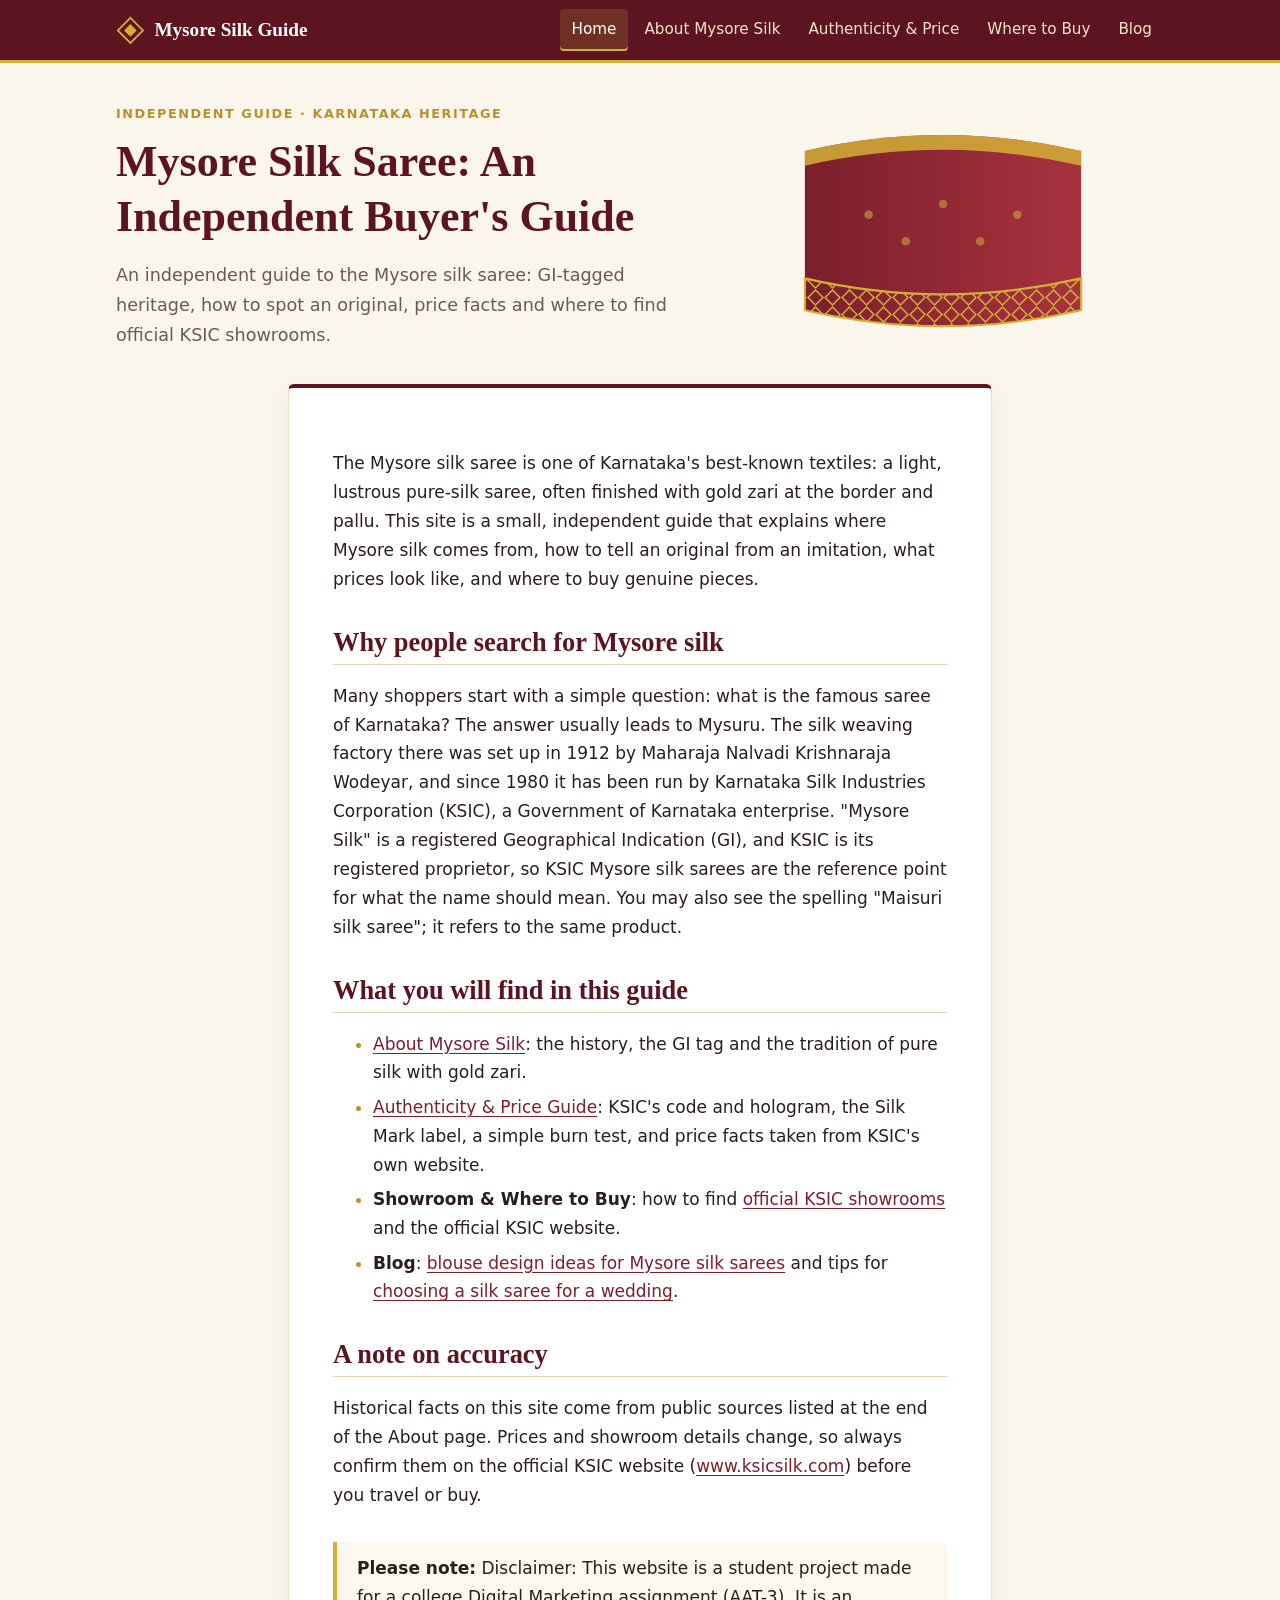
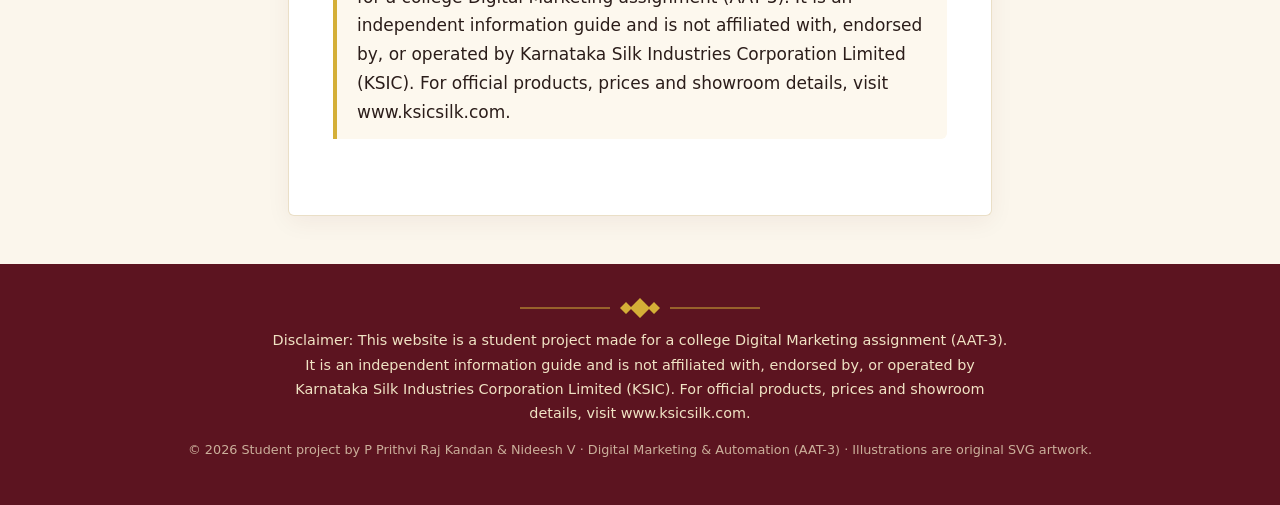
==== index.html @ 3abbda77 "AAT-3: static Mysore Silk Guide site" ====
<!DOCTYPE html>
<html lang="en-IN">
<head>
<meta charset="utf-8">
<meta name="viewport" content="width=device-width, initial-scale=1">
<title>Mysore Silk Saree Guide: History, Price &amp; Where to Buy</title>
<meta name="description" content="An independent guide to the Mysore silk saree: GI-tagged heritage, how to spot an original, price facts and where to find official KSIC showrooms.">
<meta name="robots" content="index, follow">
<link rel="canonical" href="BASE_URL_PLACEHOLDER/">
<meta property="og:type" content="website">
<meta property="og:site_name" content="Mysore Silk Guide">
<meta property="og:title" content="Mysore Silk Saree Guide: History, Price &amp; Where to Buy">
<meta property="og:description" content="An independent guide to the Mysore silk saree: GI-tagged heritage, how to spot an original, price facts and where to find official KSIC showrooms.">
<meta property="og:url" content="BASE_URL_PLACEHOLDER/">
<meta property="og:image" content="BASE_URL_PLACEHOLDER/assets/og-image.png">
<meta property="og:locale" content="en_IN">
<meta name="twitter:card" content="summary_large_image">
<meta name="theme-color" content="#5c1420">
<link rel="icon" href="assets/favicon.svg" type="image/svg+xml">
<link rel="stylesheet" href="assets/style.css">
</head>
<body>
<a class="skip" href="#main">Skip to content</a>
<header class="site-header">
<div class="wrap bar">
<a class="brand" href="./"><svg viewBox="0 0 32 32" aria-hidden="true"><path d="M16 2l14 14-14 14L2 16z" fill="none" stroke="#d4af37" stroke-width="2"/><path d="M16 9l7 7-7 7-7-7z" fill="#d4af37"/></svg><span>Mysore Silk Guide</span></a>
<input type="checkbox" id="navt" class="navt" aria-hidden="true"><label for="navt" class="navbtn" aria-label="Toggle menu"><span></span></label>
<nav aria-label="Main"><ul><li><a href="./" aria-current="page">Home</a></li><li><a href="about-mysore-silk/">About Mysore Silk</a></li><li><a href="authenticity-price-guide/">Authenticity &amp; Price</a></li><li><a href="where-to-buy/">Where to Buy</a></li><li><a href="blog/">Blog</a></li></ul></nav>
</div>
</header>
<main id="main" class="wrap">
<div class="hero"><div class="hero-text"><p class="eyebrow">Independent guide &middot; Karnataka heritage</p><h1>Mysore Silk Saree: An Independent Buyer&#x27;s Guide</h1><p class="lede">An independent guide to the Mysore silk saree: GI-tagged heritage, how to spot an original, price facts and where to find official KSIC showrooms.</p></div><svg class="hero-art" viewBox="0 0 320 220" role="img" aria-label="Illustration of a Mysore silk saree with gold zari border">
<defs><linearGradient id="g" x1="0" x2="1"><stop offset="0" stop-color="#7a1f2b"/><stop offset="1" stop-color="#a8323f"/></linearGradient>
<pattern id="z" width="16" height="16" patternUnits="userSpaceOnUse"><path d="M8 1l7 7-7 7-7-7z" fill="none" stroke="#d4af37" stroke-width="1.4"/></pattern></defs>
<path d="M30 30q130-30 260 0v150q-130 30-260 0z" fill="url(#g)"/>
<path d="M30 150q130 30 260 0v30q-130 30-260 0z" fill="url(#z)" stroke="#d4af37" stroke-width="2"/>
<path d="M30 30q130-30 260 0v14q-130-30-260 0z" fill="#d4af37" opacity=".85"/>
<g fill="#d4af37" opacity=".55"><circle cx="90" cy="90" r="4"/><circle cx="160" cy="80" r="4"/><circle cx="230" cy="90" r="4"/><circle cx="125" cy="115" r="4"/><circle cx="195" cy="115" r="4"/></g></svg></div>
<article class="content">
<p>The Mysore silk saree is one of Karnataka's best-known textiles: a light, lustrous pure-silk saree, often finished with gold zari at the border and pallu. This site is a small, independent guide that explains where Mysore silk comes from, how to tell an original from an imitation, what prices look like, and where to buy genuine pieces.</p>
<h2 id="why-people-search-for-mysore-silk">Why people search for Mysore silk</h2>
<p>Many shoppers start with a simple question: what is the famous saree of Karnataka? The answer usually leads to Mysuru. The silk weaving factory there was set up in 1912 by Maharaja Nalvadi Krishnaraja Wodeyar, and since 1980 it has been run by Karnataka Silk Industries Corporation (KSIC), a Government of Karnataka enterprise. "Mysore Silk" is a registered Geographical Indication (GI), and KSIC is its registered proprietor, so KSIC Mysore silk sarees are the reference point for what the name should mean. You may also see the spelling "Maisuri silk saree"; it refers to the same product.</p>
<h2 id="what-you-will-find-in-this-guide">What you will find in this guide</h2>
<ul>
<li><a href="about-mysore-silk/">About Mysore Silk</a>: the history, the GI tag and the tradition of pure silk with gold zari.</li>
<li><a href="authenticity-price-guide/">Authenticity &amp; Price Guide</a>: KSIC's code and hologram, the Silk Mark label, a simple burn test, and price facts taken from KSIC's own website.</li>
<li><strong>Showroom &amp; Where to Buy</strong>: how to find <a href="where-to-buy/">official KSIC showrooms</a> and the official KSIC website.</li>
<li><strong>Blog</strong>: <a href="blog/blouse-designs-mysore-silk-saree/">blouse design ideas for Mysore silk sarees</a> and tips for <a href="blog/silk-saree-for-wedding/">choosing a silk saree for a wedding</a>.</li>
</ul>
<h2 id="a-note-on-accuracy">A note on accuracy</h2>
<p>Historical facts on this site come from public sources listed at the end of the About page. Prices and showroom details change, so always confirm them on the official KSIC website (<a href="https://www.ksicsilk.com" target="_blank" rel="noopener">www.ksicsilk.com</a>) before you travel or buy.</p><div class="callout"><strong>Please note:</strong> Disclaimer: This website is a student project made for a college Digital Marketing assignment (AAT-3). It is an independent information guide and is not affiliated with, endorsed by, or operated by Karnataka Silk Industries Corporation Limited (KSIC). For official products, prices and showroom details, visit www.ksicsilk.com.</div>
</article>
</main>
<footer class="site-footer">
<div class="wrap">
<svg class="motif" viewBox="0 0 240 24" aria-hidden="true" focusable="false"><path d="M0 12h90M150 12h90" stroke="currentColor" stroke-width="1"/><path d="M120 2l10 10-10 10-10-10zM100 12l6-6 6 6-6 6zM128 12l6-6 6 6-6 6z" fill="currentColor"/></svg>
<p class="disclaimer">Disclaimer: This website is a student project made for a college Digital Marketing assignment (AAT-3). It is an independent information guide and is not affiliated with, endorsed by, or operated by Karnataka Silk Industries Corporation Limited (KSIC). For official products, prices and showroom details, visit www.ksicsilk.com.</p>
<p class="small">&copy; 2026 Student project by P Prithvi Raj Kandan &amp; Nideesh V &middot; Digital Marketing &amp; Automation (AAT-3) &middot; Illustrations are original SVG artwork.</p>
</div>
</footer>
</body>
</html>
---- assets/style.css ----
:root{--maroon:#5c1420;--maroon2:#7a1f2b;--gold:#b8912a;--gold2:#d4af37;--cream:#fbf6ec;--ink:#2b1d1a;--muted:#6b5a52;--serif:Georgia,"Times New Roman",Cambria,serif;--sans:system-ui,-apple-system,"Segoe UI",Roboto,Arial,sans-serif}
*{box-sizing:border-box}html{-webkit-text-size-adjust:100%}
body{margin:0;background:var(--cream);color:var(--ink);font:1.0625rem/1.7 var(--sans)}
.wrap{max-width:68rem;margin:0 auto;padding:0 1.25rem}
a{color:var(--maroon2);text-underline-offset:3px}a:hover{color:var(--gold)}
h1,h2,h3{font-family:var(--serif);color:var(--maroon);line-height:1.25;font-weight:600}
h1{font-size:clamp(1.8rem,4.5vw,2.75rem);margin:.2em 0}
h2{font-size:clamp(1.3rem,3vw,1.65rem);margin:2rem 0 .6rem;padding-bottom:.3rem;border-bottom:1px solid #e6d6b3}
.skip{position:absolute;left:-999px}.skip:focus{left:1rem;top:1rem;background:#fff;padding:.5rem;z-index:9}
.site-header{background:var(--maroon);border-bottom:3px solid var(--gold2);position:sticky;top:0;z-index:5}
.bar{display:flex;align-items:center;justify-content:space-between;min-height:3.75rem}
.brand{display:flex;gap:.6rem;align-items:center;color:#fff;text-decoration:none;font:600 1.2rem var(--serif)}
.brand svg{width:1.8rem;height:1.8rem}
nav ul{list-style:none;margin:0;padding:0;display:flex;gap:.25rem}
nav a{display:block;color:#f3e6c8;text-decoration:none;padding:.5rem .75rem;border-radius:4px;font-size:.95rem}
nav a:hover,nav a[aria-current]{color:#fff;background:rgba(212,175,55,.18);box-shadow:inset 0 -2px 0 var(--gold2)}
.navt,.navbtn{display:none}
@media(max-width:820px){
 .navbtn{display:block;width:2.5rem;height:2.5rem;cursor:pointer;position:relative}
 .navbtn span,.navbtn span:before,.navbtn span:after{position:absolute;left:.5rem;width:1.5rem;height:2px;background:var(--gold2);content:""}
 .navbtn span{top:1.2rem}.navbtn span:before{top:-7px;left:0}.navbtn span:after{top:7px;left:0}
 .site-header nav{display:none;position:absolute;top:100%;left:0;right:0;background:var(--maroon);border-bottom:3px solid var(--gold2)}
 .navt:checked~nav{display:block}
 nav ul{flex-direction:column;padding:.5rem 1rem}
}
.hero{display:grid;grid-template-columns:1.3fr 1fr;gap:2rem;align-items:center;padding:2.5rem 0 1rem}
.hero-art{width:100%;height:auto;max-width:340px;justify-self:center}
.eyebrow{text-transform:uppercase;letter-spacing:.12em;font-size:.8rem;color:var(--gold);font-weight:600;margin:0}
.lede{color:var(--muted);font-size:1.1rem}
@media(max-width:720px){.hero{grid-template-columns:1fr}.hero-art{max-width:240px}}
.page-head{padding:2rem 0 .5rem;text-align:center}
.motif{display:block;width:240px;max-width:70%;height:24px;margin:.5rem auto;color:var(--gold2)}
.crumbs ol{list-style:none;padding:0;margin:0;display:flex;justify-content:center;gap:.4rem;font-size:.85rem;color:var(--muted)}
.crumbs li+li:before{content:"›";margin-right:.4rem}
.content{max-width:44rem;margin:0 auto 3rem;background:#fff;padding:clamp(1.25rem,4vw,2.75rem);border:1px solid #eadfc7;border-top:4px solid var(--maroon);border-radius:6px;box-shadow:0 6px 24px rgba(92,20,32,.06)}
.content li{margin:.35rem 0}.content li::marker{color:var(--gold)}
sup a{text-decoration:none;font-size:.75em}
.related,.callout,.note{background:#fdf8ee;border-left:4px solid var(--gold2);padding:.75rem 1.25rem;margin:2rem 0;border-radius:0 6px 6px 0}
.related h2{border:0;margin-top:.5rem;font-size:1.15rem}
.note{font-size:.9rem;color:var(--muted)}
.sources{font-size:.85rem;color:var(--muted)}.sources a{word-break:break-all}
.btn{display:inline-block;background:var(--maroon);color:#fff;padding:.65rem 1.3rem;border-radius:4px;text-decoration:none}.btn:hover{background:var(--maroon2);color:#fff}
.site-footer{background:var(--maroon);color:#f0e3c4;padding:1.5rem 0 2rem;font-size:.9rem}
.site-footer .disclaimer{max-width:46rem;margin:.5rem auto;text-align:center}
.site-footer .small{text-align:center;opacity:.75;font-size:.8rem}
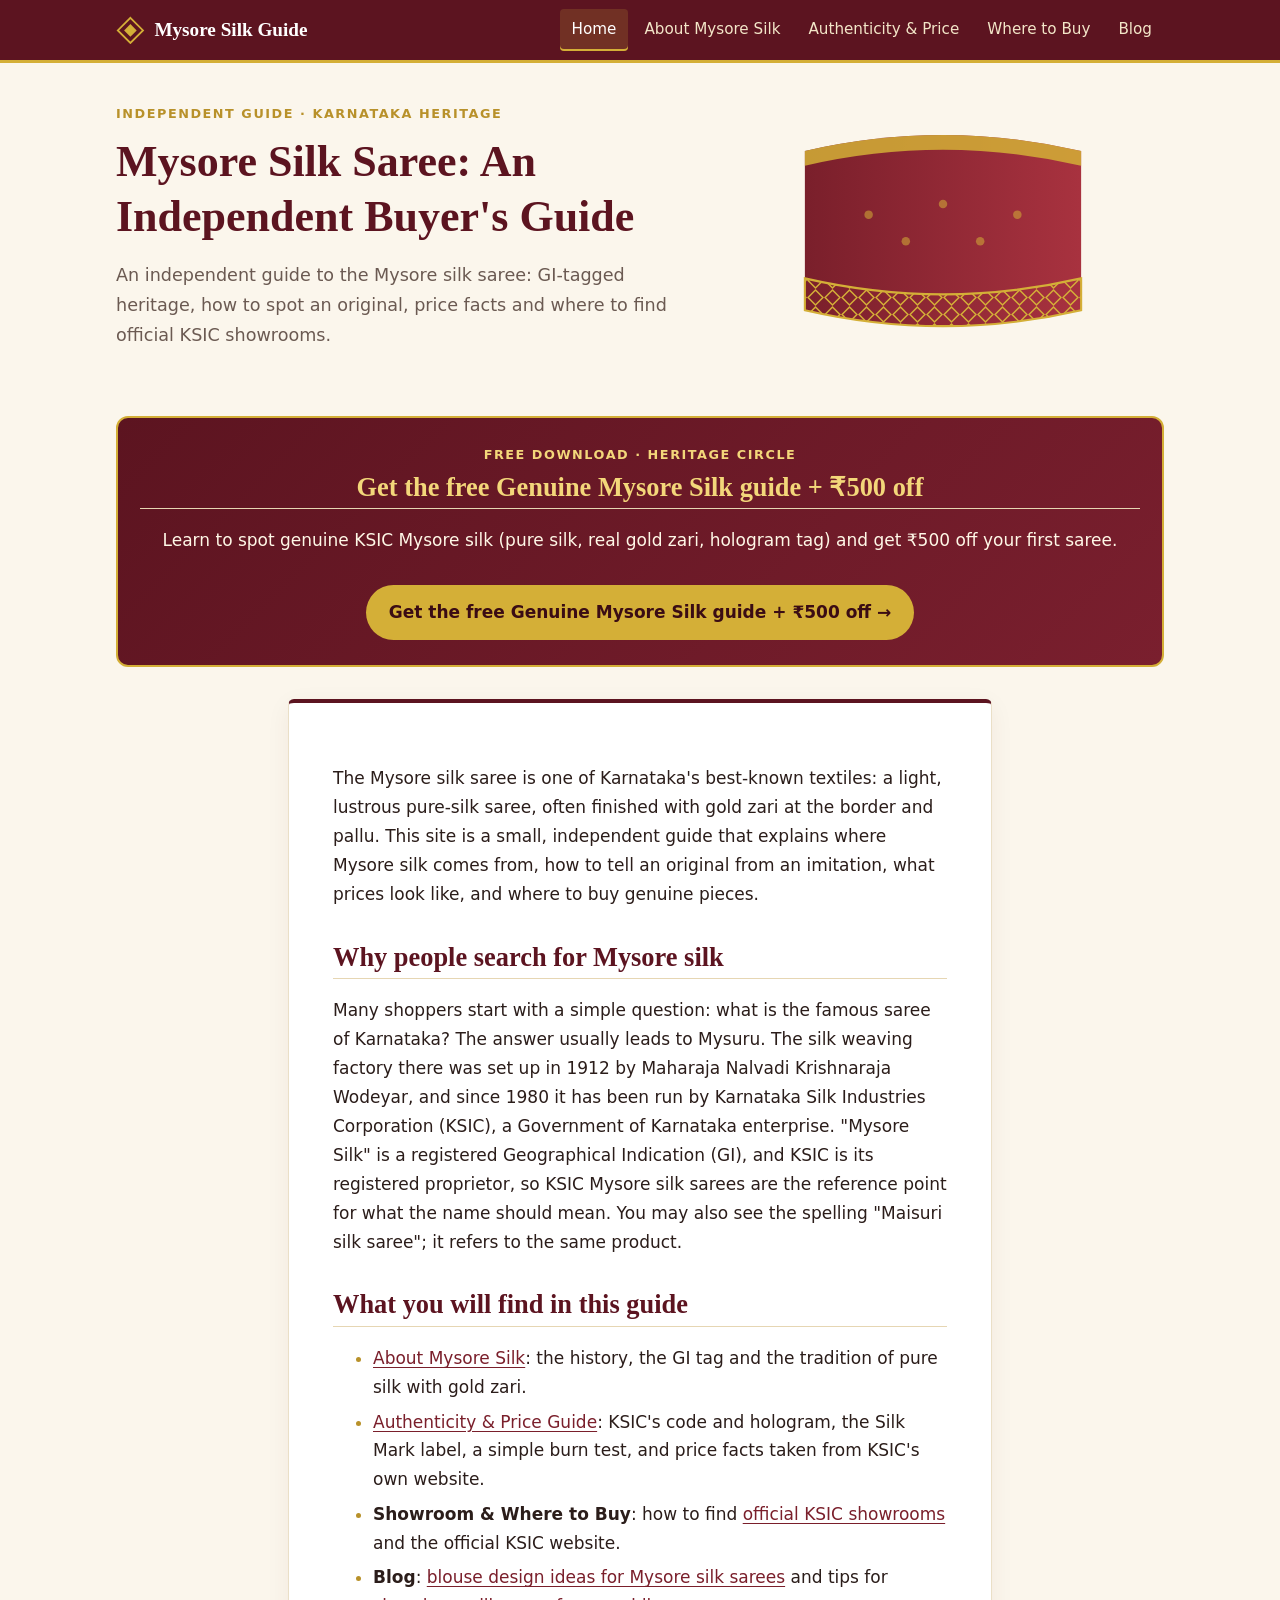
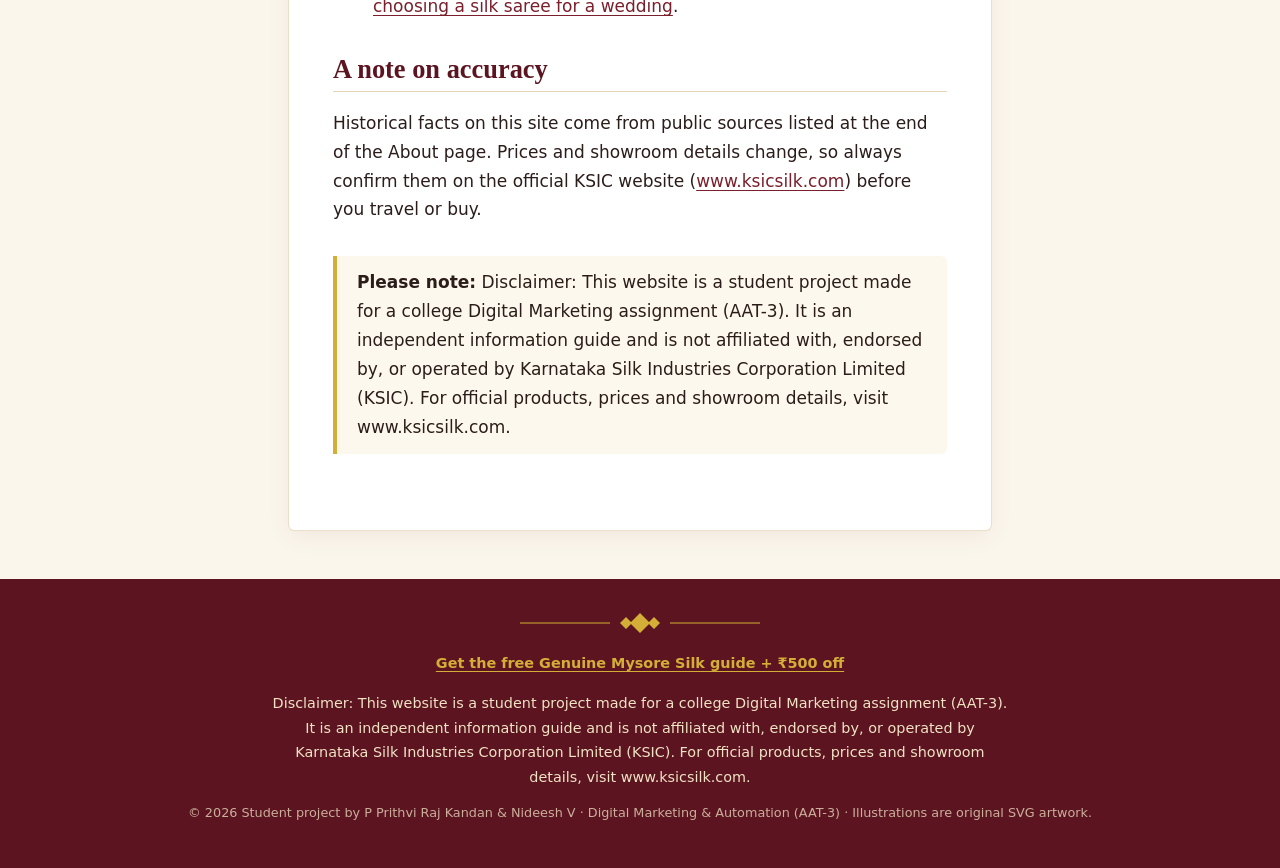
==== commit 1cbe053d: "Add Brevo lead-magnet CTA (home block + footer link)" ====
--- a/index.html
+++ b/index.html
@@ -6,18 +6,35 @@
 <title>Mysore Silk Saree Guide: History, Price &amp; Where to Buy</title>
 <meta name="description" content="An independent guide to the Mysore silk saree: GI-tagged heritage, how to spot an original, price facts and where to find official KSIC showrooms.">
 <meta name="robots" content="index, follow">
-<link rel="canonical" href="BASE_URL_PLACEHOLDER/">
+<link rel="canonical" href="https://digital-marketing-bot.github.io/mysore-silk-guide/">
 <meta property="og:type" content="website">
 <meta property="og:site_name" content="Mysore Silk Guide">
 <meta property="og:title" content="Mysore Silk Saree Guide: History, Price &amp; Where to Buy">
 <meta property="og:description" content="An independent guide to the Mysore silk saree: GI-tagged heritage, how to spot an original, price facts and where to find official KSIC showrooms.">
-<meta property="og:url" content="BASE_URL_PLACEHOLDER/">
-<meta property="og:image" content="BASE_URL_PLACEHOLDER/assets/og-image.png">
+<meta property="og:url" content="https://digital-marketing-bot.github.io/mysore-silk-guide/">
+<meta property="og:image" content="https://digital-marketing-bot.github.io/mysore-silk-guide/assets/og-image.png">
 <meta property="og:locale" content="en_IN">
 <meta name="twitter:card" content="summary_large_image">
 <meta name="theme-color" content="#5c1420">
 <link rel="icon" href="assets/favicon.svg" type="image/svg+xml">
 <link rel="stylesheet" href="assets/style.css">
+<!-- Meta Pixel Code -->
+<script>
+!function(f,b,e,v,n,t,s)
+{if(f.fbq)return;n=f.fbq=function(){n.callMethod?
+n.callMethod.apply(n,arguments):n.queue.push(arguments)};
+if(!f._fbq)f._fbq=n;n.push=n;n.loaded=!0;n.version='2.0';
+n.queue=[];t=b.createElement(e);t.async=!0;
+t.src=v;s=b.getElementsByTagName(e)[0];
+s.parentNode.insertBefore(t,s)}(window, document,'script',
+'https://connect.facebook.net/en_US/fbevents.js');
+fbq('init', '1072460592328539');
+fbq('track', 'PageView');
+</script>
+<noscript><img height="1" width="1" style="display:none"
+src="https://www.facebook.com/tr?id=1072460592328539&ev=PageView&noscript=1"
+/></noscript>
+<!-- End Meta Pixel Code -->
 </head>
 <body>
 <a class="skip" href="#main">Skip to content</a>
@@ -36,6 +53,7 @@
 <path d="M30 150q130 30 260 0v30q-130 30-260 0z" fill="url(#z)" stroke="#d4af37" stroke-width="2"/>
 <path d="M30 30q130-30 260 0v14q-130-30-260 0z" fill="#d4af37" opacity=".85"/>
 <g fill="#d4af37" opacity=".55"><circle cx="90" cy="90" r="4"/><circle cx="160" cy="80" r="4"/><circle cx="230" cy="90" r="4"/><circle cx="125" cy="115" r="4"/><circle cx="195" cy="115" r="4"/></g></svg></div>
+<aside class="cta-block" aria-label="Free guide offer"><p class="eyebrow">Free download &middot; Heritage Circle</p><h2>Get the free Genuine Mysore Silk guide + ₹500 off</h2><p>Learn to spot genuine KSIC Mysore silk (pure silk, real gold zari, hologram tag) and get ₹500 off your first saree.</p><a class="cta-btn" href="https://ff8fe16f.sibforms.com/serve/[base64]" target="_blank" rel="noopener">Get the free Genuine Mysore Silk guide + ₹500 off &rarr;</a></aside>
 <article class="content">
 <p>The Mysore silk saree is one of Karnataka's best-known textiles: a light, lustrous pure-silk saree, often finished with gold zari at the border and pallu. This site is a small, independent guide that explains where Mysore silk comes from, how to tell an original from an imitation, what prices look like, and where to buy genuine pieces.</p>
 <h2 id="why-people-search-for-mysore-silk">Why people search for Mysore silk</h2>
@@ -54,6 +72,7 @@
 <footer class="site-footer">
 <div class="wrap">
 <svg class="motif" viewBox="0 0 240 24" aria-hidden="true" focusable="false"><path d="M0 12h90M150 12h90" stroke="currentColor" stroke-width="1"/><path d="M120 2l10 10-10 10-10-10zM100 12l6-6 6 6-6 6zM128 12l6-6 6 6-6 6z" fill="currentColor"/></svg>
+<p class="footer-cta"><a href="https://ff8fe16f.sibforms.com/serve/[base64]" target="_blank" rel="noopener">Get the free Genuine Mysore Silk guide + ₹500 off</a></p>
 <p class="disclaimer">Disclaimer: This website is a student project made for a college Digital Marketing assignment (AAT-3). It is an independent information guide and is not affiliated with, endorsed by, or operated by Karnataka Silk Industries Corporation Limited (KSIC). For official products, prices and showroom details, visit www.ksicsilk.com.</p>
 <p class="small">&copy; 2026 Student project by P Prithvi Raj Kandan &amp; Nideesh V &middot; Digital Marketing &amp; Automation (AAT-3) &middot; Illustrations are original SVG artwork.</p>
 </div>
--- a/assets/style.css
+++ b/assets/style.css
@@ -43,3 +43,12 @@
 .site-footer{background:var(--maroon);color:#f0e3c4;padding:1.5rem 0 2rem;font-size:.9rem}
 .site-footer .disclaimer{max-width:46rem;margin:.5rem auto;text-align:center}
 .site-footer .small{text-align:center;opacity:.75;font-size:.8rem}
+
+/* Brevo lead-magnet CTA */
+.cta-block{margin:2rem 0;padding:1.6rem 1.4rem;border:2px solid #d4af37;border-radius:12px;background:linear-gradient(135deg,#5c1420,#7a1f2e);color:#fff8e7;text-align:center}
+.cta-block h2{color:#f3d77a;margin:.3rem 0 .6rem}
+.cta-block .eyebrow{color:#f3d77a}
+.cta-btn{display:inline-block;margin-top:.8rem;padding:.8rem 1.4rem;border-radius:999px;background:#d4af37;color:#3a0c14;font-weight:700;text-decoration:none}
+.cta-btn:hover,.cta-btn:focus{background:#f3d77a}
+.footer-cta{text-align:center;margin:1rem 0}
+.footer-cta a{color:#d4af37;font-weight:700}
